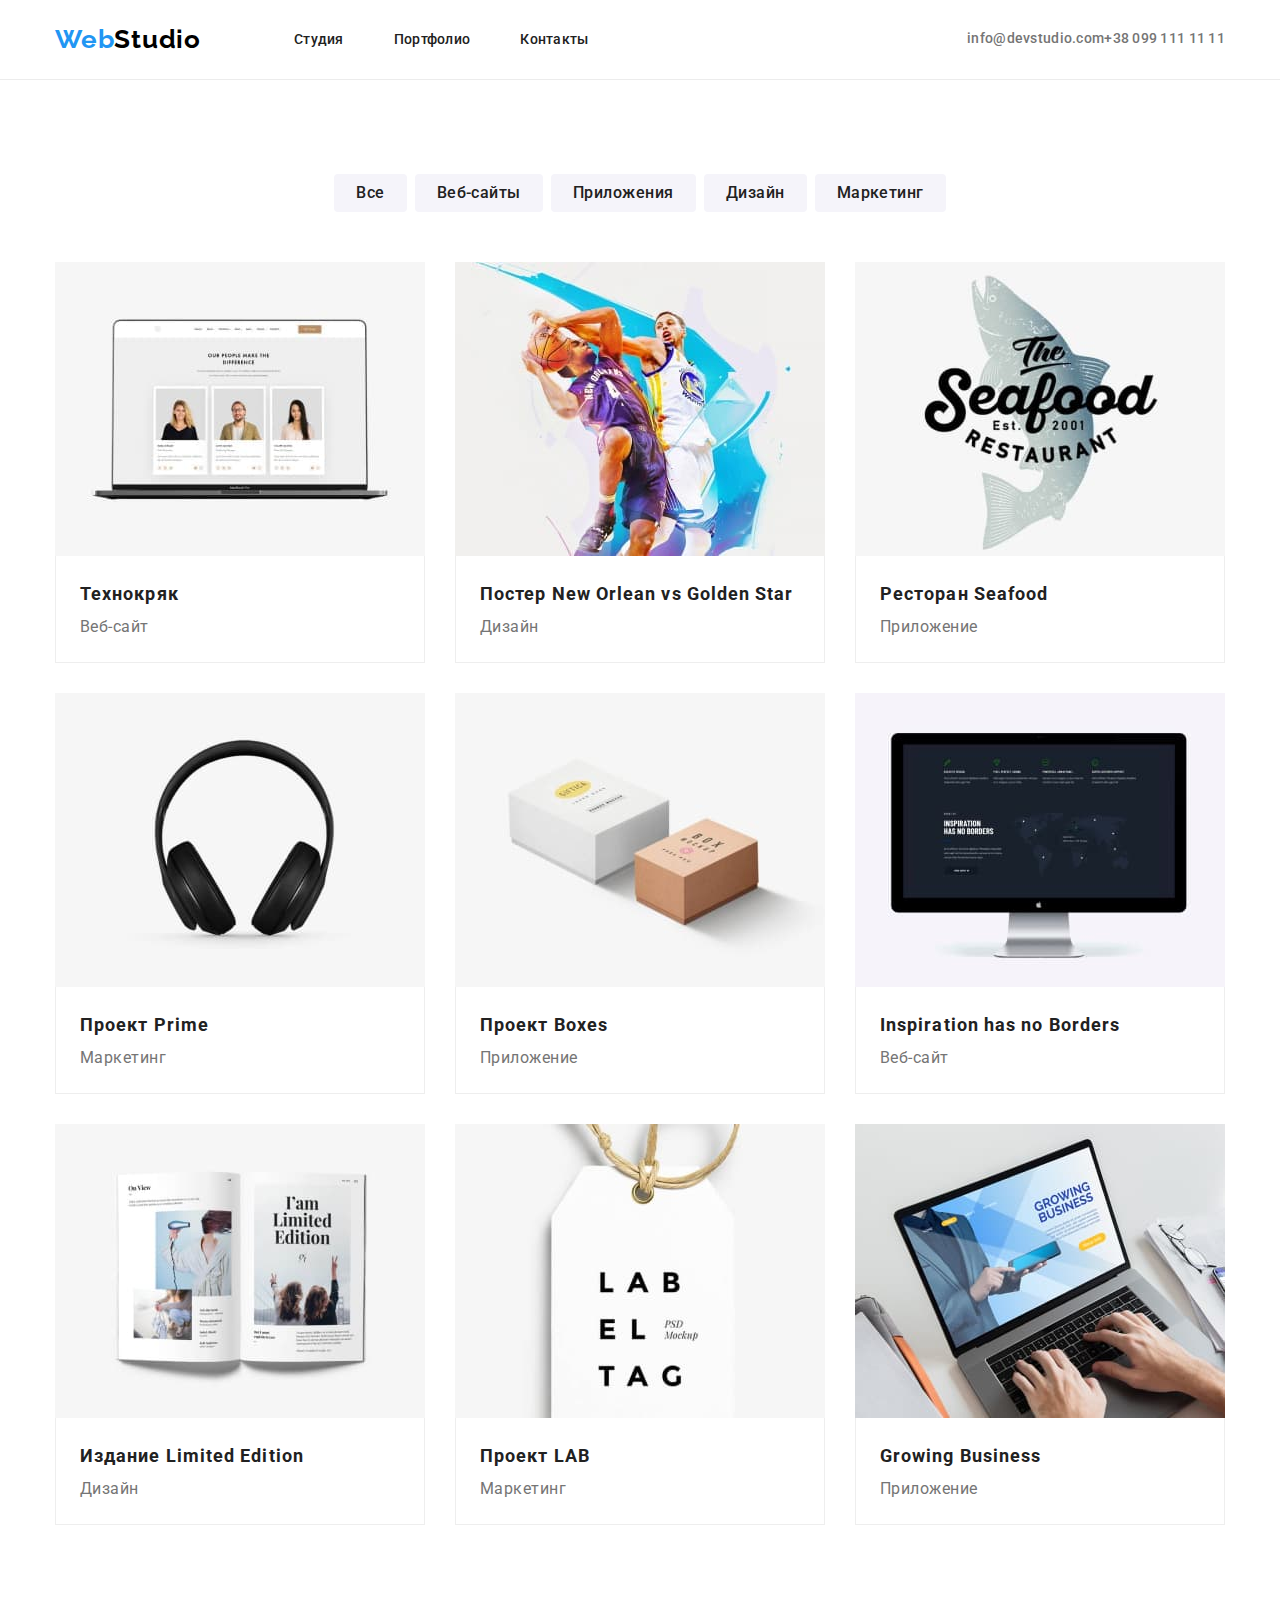
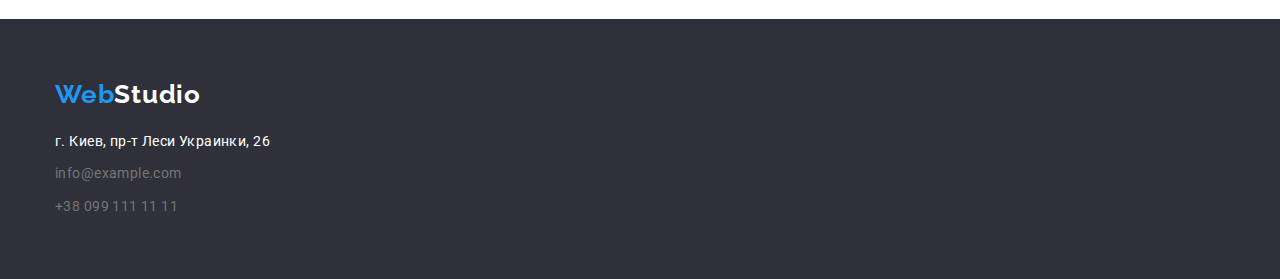
==== portfolio.html @ 338225c0 "Д/з4" ====
<!DOCTYPE html>
<html lang="ru">
<head>
    <meta charset="UTF-8">
    <meta http-equiv="X-UA-Compatible" content="IE=edge">
    <meta name="viewport" content="width=device-width, initial-scale=1.0">
    <title>Portfolio</title>
    <link rel="preconnect" href="https://fonts.googleapis.com">
    <link rel="preconnect" href="https://fonts.gstatic.com" crossorigin>
    <link href="https://fonts.googleapis.com/css2?family=Raleway:wght@700&family=Roboto:wght@400;500;700;900&display=swap" rel="stylesheet">
    <link rel="stylesheet" href="https://cdnjs.cloudflare.com/ajax/libs/modern-normalize/1.1.0/modern-normalize.css" integrity="sha512-Y0MM+V6ymRKN2zStTqzQ227DWhhp4Mzdo6gnlRnuaNCbc+YN/ZH0sBCLTM4M0oSy9c9VKiCvd4Jk44aCLrNS5Q==" crossorigin="anonymous" referrerpolicy="no-referrer" />
    <link rel="stylesheet" href="./css/reset.css"/>
    <link rel="stylesheet" href="./css/styles.css"/>
</head>
<body>
    <header class="header">
        <div class="container header-container">
            <a class="link logo" href="" >Web<span class="dark-logo">Studio</span> </a>
            <nav class="nav">
                <ul class="list header-nav-list">
                    <li class="header-nav-item"> <a class="link header-nav-link" href="index.html" >Студия</a></li>
                    <li class="header-nav-item"> <a class="link header-nav-link" href="portfolio.html" >Портфолио</a></li>
                    <li class="header-nav-item"> <a class="link header-nav-link" href="#address" >Контакты</a></li>
                </ul>
            </nav>
            <ul class="list contacts-list">
                <li class="contacts-list-mail" > <a class="link contacts-link" href="mailto:info@devstudio.com">info@devstudio.com</a></li>
                <li class="contacts-list-tel" > <a class="link contacts-link" href="tel:+380961111111">+38 099 111 11 11</a></li>
            </ul>
        </div>
    </header>
    <main>
        <section class="section">
            <div class="container">
                <h1 class="visually-hidden">Наш продукт</h1>
                <ul class="list filter-list">
                    <li class="filter-item">
                        <button type="button" class="filter-btn">Все
                        </button>
                    </li>
                    <li class="filter-item">
                        <button type="button" class="filter-btn">Веб-сайты
                        </button>
                    </li>
                    <li class="filter-item">
                        <button type="button" class="filter-btn">Приложения
                        </button>
                    </li>
                    <li class="filter-item">
                        <button type="button" class="filter-btn">Дизайн
                        </button>
                    </li>
                    <li class="filter-item">
                        <button type="button" class="filter-btn">Маркетинг
                        </button>
                    </li>
                </ul>
                <ul class="list services-list">
                    <li class="services-item">
                        <img src="images/img-portfolio1.jpg" alt="Ноутбук">
                        <div class="title-text">
                            <h2 class="services-title">Технокряк</h2>
                            <p class="services-text">Веб-сайт</p>
                        </div>
                    </li>
                    <li class="services-item">
                        <img src="images/img-portfolio-2.jpg" alt="Баскетболисты">
                            <div class="title-text">
                            <h2 class="services-title">Постер New Orlean vs Golden Star</h2>
                            <p class="services-text">Дизайн</p>
                        </div>
                    </li>
                    <li class="services-item">
                        <img src="images/img-portfolio-3.jpg" alt="Рыба">
                        <div class="title-text">
                            <h2 class="services-title">Ресторан Seafood</h2>
                            <p class="services-text">Приложение</p>
                        </div>
                    </li>
                    <li class="services-item">
                        <img src="images/img-portfolio-4.jpg" alt="Наушники">
                        <div class="title-text">
                            <h2 class="services-title">Проект Prime</h2>
                            <p class="services-text">Маркетинг</p>
                        </div>
                    </li class="services-item">
                    <li class="services-item">
                        <img src="images/img-portfolio-5.jpg" alt="Строительные блоки">
                        <div class="title-text">
                            <h2 class="services-title">Проект Boxes</h2>
                            <p class="services-text">Приложение</p>
                        </div>
                    </li>
                    <li class="services-item">
                        <img src="images/img-portfolio-6.jpg" alt="Экран монитора">
                        <div class="title-text">
                            <h2 class="services-title">Inspiration has no Borders</h2>
                            <p class="services-text">Веб-сайт</p>
                        </div>
                    </li>
                    <li class="services-item">
                        <img src="images/img-portfolio-7.jpg" alt="Книга">
                        <div class="title-text">
                            <h2 class="services-title">Издание Limited Edition</h2>
                            <p class="services-text">Дизайн</p>
                        </div>
                    </li>
                    <li class="services-item">
                        <img src="images/img-portfolio-8.jpg" alt="Буквы">
                        <div class="title-text">
                            <h2 class="services-title">Проект LAB</h2>
                            <p class="services-text">Маркетинг</p>
                        </div>
                    </li>
                    <li class="services-item">
                        <img src="images/img-portfolio-9.jpg" alt="Работа за ноутбуком">
                        <div class="title-text">
                            <h2 class="services-title">Growing Business</h2>
                            <p class="services-text">Приложение</p>
                        </div>
                    </li>
                </ul>
            </div>
        </section>
    </main>
    <footer class="footer">
        <div class="container">
            <a class="link logo" href="" >Web<span class="wite-logo">Studio</span> </a>
            <address class="address">
                <ul class="list address-list">
                    <li class="address-item"><a class="link address-link-map" href="https://goo.gl/maps/eM574hq1C3bHm7Vd8" target="_blank" rel="noopener noreferrer">г. Киев, пр-т Леси Украинки, 26</a></li>
                    <li class="address-item"><a class="link address-link" href="mailto:info@example.com" target="_blank" rel="noopener noreferrer">info@example.com</a></li>
                    <li class="address-item"><a class="link address-link" href="tel:+380991111111" target="_blank" rel="noopener noreferrer">+38 099 111 11 11</a></li>
                </ul>
            </div>
        </address>
    </footer>
</body>
</html>
---- css/styles.css ----
:root {
    --title-color: #212121;
    --text-color: #757575;
    --accent-color: #2196F3;
    --btn-color: #FFFFFF;
    --logo-color: #000000;
    --filter-btn-color: #F5F4FA;
    --border-color: #EEEEEE;
}
body {
    font-family: "Roboto", sans-serif ;
}

.container {
    width: 1200px;
    padding-left: 15px;
    padding-right: 15px;
    margin: 0 auto;
}

.visually-hidden {
    position: absolute;
    white-space: nowrap;
    width: 1px;
    height: 1px;
    overflow: hidden;
    border: 0;
    padding: 0;
    clip: rect(0 0 0 0);
    clip-path: inset(50%);
    margin: -1px;
}


.section {
    padding-top: 94px;
    padding-bottom: 94px;
}



/*-----------------HEADER---------------*/


.header {
    padding-top: 24px;
    padding-bottom: 24px;
    border-bottom: 1px solid #ECECEC;
}

.header-container {
    display: flex;
    align-items: center;
    
}

.logo {
    margin-right: 93px;
    font-family: Raleway;
    font-weight: 700;
    font-size: 26px;
    line-height: 1.19;
    letter-spacing: 0.03em;
    color: var(--accent-color);
}

.dark-logo {
    font-family: Raleway;
    font-weight: 700;
    font-size: 26px;
    line-height: 1.19;
    letter-spacing: 0.03em;
    color: var(--logo-color);
}

.header-nav-list {
    display: flex;
}

.header-nav-item:not(:last-child) {
    margin-right: 50px;
}

.header-nav-link {
    font-weight: 500;
    font-size: 14px;
    line-height: 1.14;
    letter-spacing: 0.02em;
    color: var(--title-color);
}

.header-nav-link:hover,
.header-nav-link:focus {
    color: var(--accent-color);
}

.contacts-link {
    font-weight: 500;
    font-size: 14px;
    line-height: 1.14;
    letter-spacing: 0.02em;
    display: flex;
    justify-content: center;
    align-items: center;
    color: var(--text-color);
    max-width: 161px;
    max-height: 16px;
}

.contacts-list {
    display: flex;
    margin-left: auto;
}

.contacts-item-mail {
    margin-right: 30px;
}

.link-icon {
    fill: currentColor;
    margin-right: 10px;
    width: 16px;
    height: 16px;
}

.contacts-link:hover,
.contacts-link:focus {
    color: var(--accent-color);
}




/*-----------------BANNERS---------------*/

.banners {
    background: url(/images/baner.jpg),
    rgba(47, 48, 58, 0.4);
    background-repeat: no-repeat;
    background-position: center;
    padding: 200px 0;
}

.banners-title {
    font-weight: 900;
    font-size: 44px;
    line-height: 1.36;
    text-align: center;
    letter-spacing: 0.06em;
    text-transform: uppercase;
    color: var(--btn-color);
    margin-bottom: 30px;
    max-width: 696px;
    margin: auto
}

.banners-btn {
    font-weight: 700;
    font-size: 16px;
    line-height: 1.87;
    align-items: center;
    text-align: center;
    letter-spacing: 0.06em;
    color: var(--btn-color);
    cursor: pointer;
    min-width: 200px;
    min-height: 50px;
    margin-left: 485px;
    margin-right: 485px;
    margin-top: 30px;
    padding: 0;
    border: 0;
}

.banners-btn {
    background-color: var(--accent-color);
}

/*-----------------ADVANTAGES---------------*/

.advantages-list {
    display: flex;
}

.advantages-item {
    width: 270px;
}

.advantages-item:not(:last-child) {
    margin-right: 30px;
}

.advantages-item-title {
    font-weight: 700;
    font-size: 14px;
    line-height: 1.14;
    letter-spacing: 0.03em;
    text-transform: uppercase;
    color: var(--title-color);
    margin-bottom: 10px;
}

.advantages-item-text {
    font-size: 14px;
    line-height: 1.71;
    letter-spacing: 0.03em;
    color: var(--text-color);
}

/*-----------------PRACTICE---------------*/

.practice {
    padding-top: 0;
}



.practice-title {
    font-weight: 700;
    font-size: 36px;
    line-height: 1.17;
    text-align: center;
    letter-spacing: 0.03em;
    color: var(--title-color);
    margin-bottom: 50px;
}

.practice-list {
    display: flex;
}

.practice-item:not(:last-child) {
    margin-right: 30px;
}

/*-----------------TEAM---------------*/

.team {
    background-color: #F5F4FA;
}

.team-title {
    font-weight: 700;
    font-size: 36px;
    line-height: 1.17;
    text-align: center;
    letter-spacing: 0.03em;
    color: var(--title-color);
    margin-bottom: 50px;
}

.team-list {
    display: flex;
}

.team-item:not(:last-child) {
    margin-right: 30px;
}

.team-name {
    padding-top: 30px;
    padding-bottom: 30px;
    text-align: center;
    border-right: 1px solid #EEEEEE;
    border-left: 1px solid #EEEEEE;
    border-bottom: 1px solid #EEEEEE;
    background-color: var(--btn-color);
}

.team-item-title {
    font-weight: 500;
    font-size: 16px;
    line-height: 1.19;
    text-align: center;
    letter-spacing: 0.03em;
    color: var(--title-color);
    margin-bottom: 10px;
}

.team-text {
    font-size: 16px;
    line-height: 1.19;
    text-align: center;
    letter-spacing: 0.03em;
    color: var(--text-color);
    margin-bottom: 16px;
}

.team-social-list {
    display: flex;
    justify-content: center;
}

.team-social-item + .team-social-item {
    margin-left: 10px;
}

.team-social-link {
    width: 44px;
    height: 44px;
    background-color: var(--btn-color);
    display: flex;
    justify-content: center;
    align-items: center;
    border-radius: 50%;
    color: #afb1b8;
}

.team-social-icon {
    fill: currentColor;
}

.team-social-link:focus,
.team-social-link:hover {
    background-color: var(--accent-color);
    color: var(--btn-color);
}

/*-----------------FOOTER---------------*/

.footer {
    background-color: #2F303A;
    padding: 60px 0;
}

.wite-logo {
    font-family: Raleway;
    font-weight: 700;
    font-size: 26px;
    line-height: 1.19;
    letter-spacing: 0.03em;
    color: var(--btn-color);
}

.address {
    font-style: normal;
    margin-top: 20px;
}

.address-link-map {
    font-size: 14px;
    line-height: 1.71;
    letter-spacing: 0.03em;
    color: var(--btn-color);
}

.address-link-map:hover,
.address-link-map:focus {
    color: var(--accent-color);
}

.address-link {
    font-size: 14px;
    line-height: 1.71;
    letter-spacing: 0.03em;
    color: var(--text-color);
}

.address-link:hover,
.address-link:focus {
    color: var(--accent-color);
}

.address-item:not(:last-child) {
    margin-bottom: 9px;
}

/*-------------------PORTFOLIO-----------------*/

/*-------------------FILTER-----------------*/

.filter-btn {
    font-weight: 500;
    font-size: 16px;
    line-height: 1.62;
    text-align: center;
    letter-spacing: 0.03em;
    color: var(--title-color);
    background-color: var(--filter-btn-color);
    border-radius: 4px;
    border: none;
    padding: 6px 22px;
}

.filter-list {
    display: flex;
    justify-content: center;
    margin-bottom: 50px;
}

.filter-item:not(:last-child){
    margin-right: 8px;
}

.filter-btn:hover,
.filter-btn:focus {
    color: var(--btn-color);
    background-color: var(--accent-color);
}

/*-------------------SERVICES-----------------*/

.services-list {
    display: flex;
    flex-wrap: wrap;
}

.services-item:nth-child( 3n + 3 ) {
    margin-right: 0px;
}

.services-item:nth-last-child(-n + 3) {
    margin-bottom: 0;
}

.services-item {
    margin-right: 30px;
    margin-bottom: 30px;
}

.services-title {
    font-weight: 700;
    font-size: 18px;
    line-height: 2.0;
    letter-spacing: 0.06em;
    color: var(--title-color);
}

.services-text {
    font-size: 16px;
    line-height: 1.87;
    letter-spacing: 0.03em;
    color: var(--text-color);
}

.title-text {
    padding: 20px 24px;
    border-left: 1px solid #EEEEEE;
    border-right: 1px solid #EEEEEE;
    border-bottom: 1px solid #EEEEEE;
}
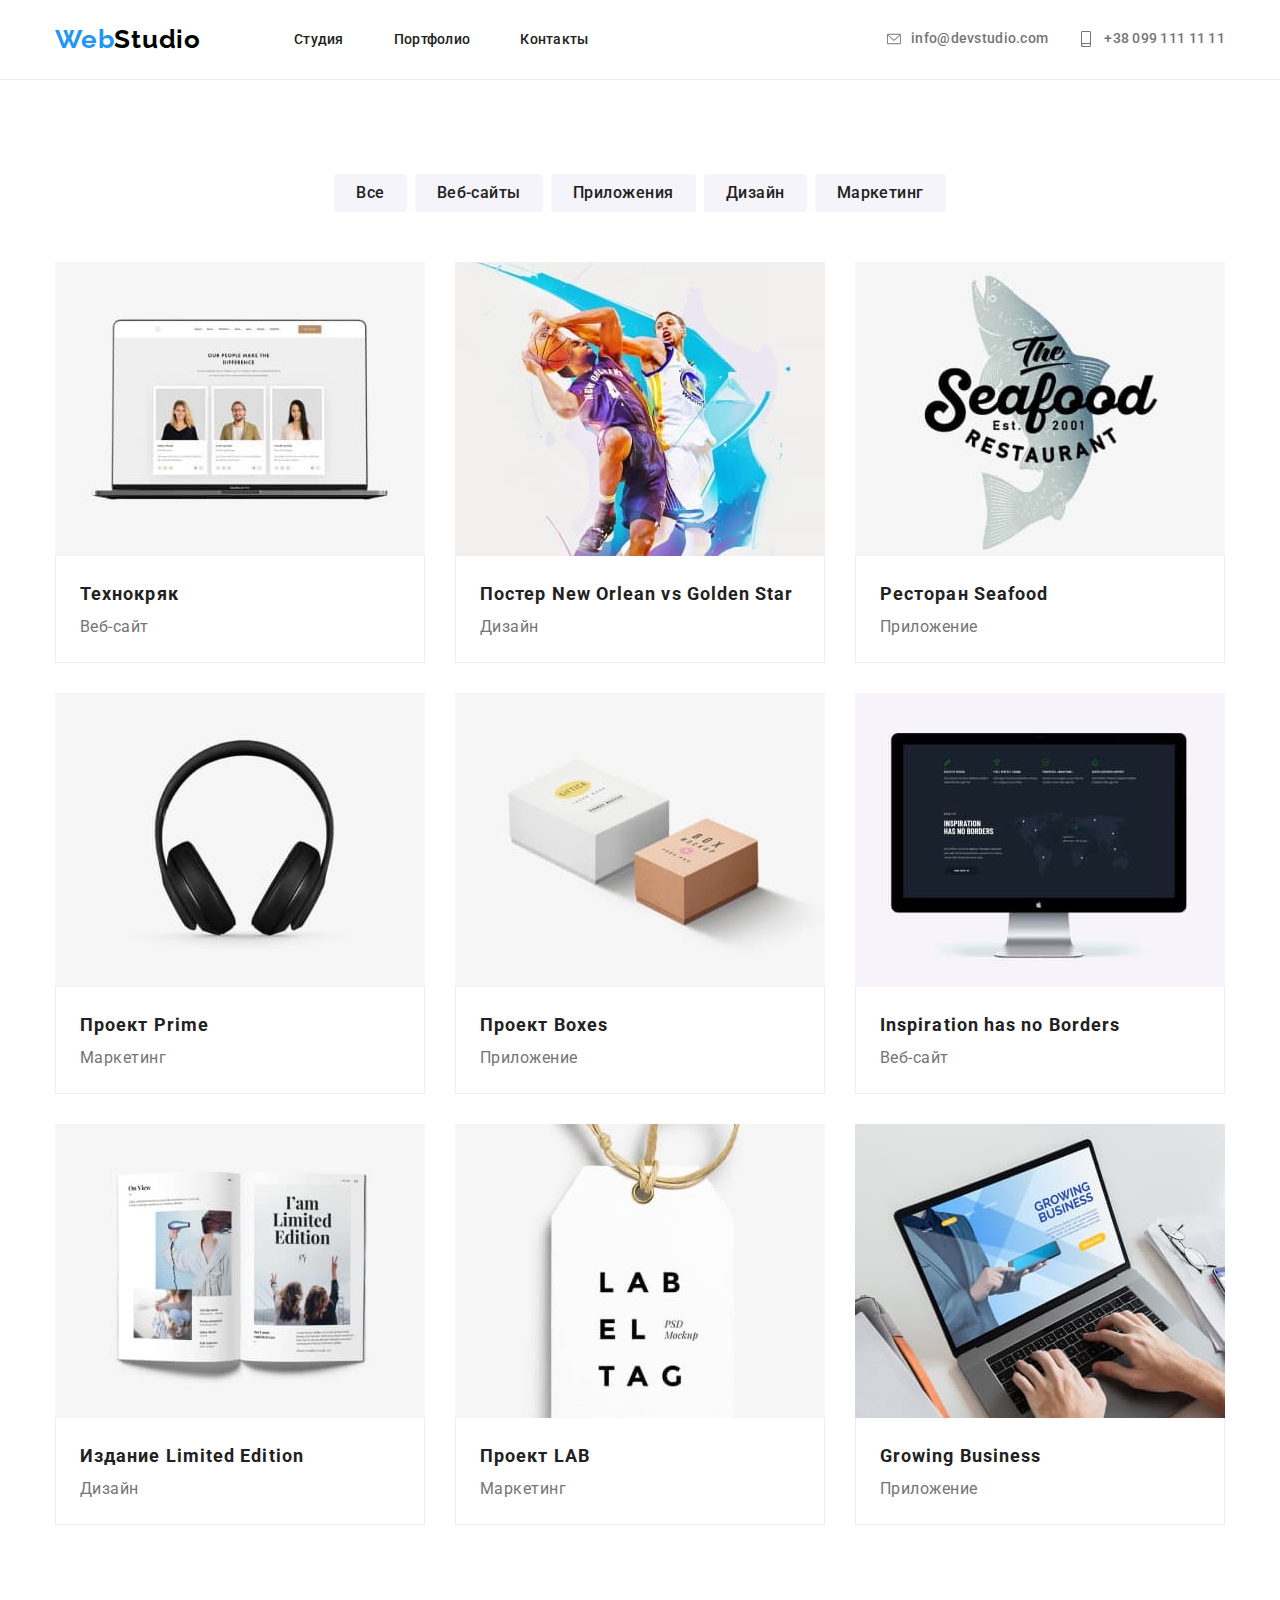
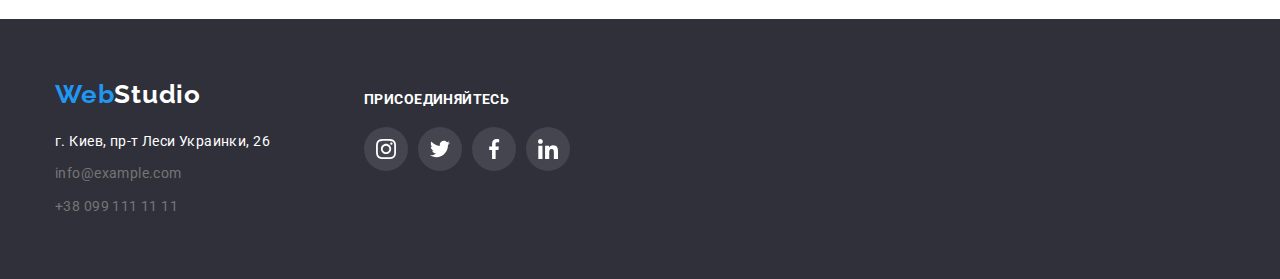
==== commit 06a0eb0e: "Д/з4 без портфолио" ====
--- a/portfolio.html
+++ b/portfolio.html
@@ -24,8 +24,16 @@
                 </ul>
             </nav>
             <ul class="list contacts-list">
-                <li class="contacts-list-mail" > <a class="link contacts-link" href="mailto:info@devstudio.com">info@devstudio.com</a></li>
-                <li class="contacts-list-tel" > <a class="link contacts-link" href="tel:+380961111111">+38 099 111 11 11</a></li>
+                <li class="contacts-item-mail" > 
+                    <a class="link contacts-link" href="mailto:info@devstudio.com">
+                    <svg class="link-icon" wight="16" height="12">
+                        <use href="images/icons.svg#icon-envelope"></use>
+                    </svg>info@devstudio.com</a></li>
+                <li class="contacts-item-tel" > 
+                    <a class="link contacts-link" href="tel:+380961111111">
+                        <svg class="link-icon" wight="10" height="16">
+                        <use href="images/icons.svg#icon-smartphone"></use>
+                    </svg>+38 099 111 11 11</a></li>
             </ul>
         </div>
     </header>
@@ -57,83 +65,136 @@
                 </ul>
                 <ul class="list services-list">
                     <li class="services-item">
-                        <img src="images/img-portfolio1.jpg" alt="Ноутбук">
-                        <div class="title-text">
-                            <h2 class="services-title">Технокряк</h2>
-                            <p class="services-text">Веб-сайт</p>
-                        </div>
-                    </li>
-                    <li class="services-item">
-                        <img src="images/img-portfolio-2.jpg" alt="Баскетболисты">
-                            <div class="title-text">
-                            <h2 class="services-title">Постер New Orlean vs Golden Star</h2>
-                            <p class="services-text">Дизайн</p>
-                        </div>
-                    </li>
-                    <li class="services-item">
-                        <img src="images/img-portfolio-3.jpg" alt="Рыба">
-                        <div class="title-text">
-                            <h2 class="services-title">Ресторан Seafood</h2>
-                            <p class="services-text">Приложение</p>
-                        </div>
-                    </li>
-                    <li class="services-item">
-                        <img src="images/img-portfolio-4.jpg" alt="Наушники">
-                        <div class="title-text">
-                            <h2 class="services-title">Проект Prime</h2>
-                            <p class="services-text">Маркетинг</p>
-                        </div>
+                        <a class="link services-link" href="">
+                                <img src="images/img-portfolio1.jpg" alt="Ноутбук">
+                            <div class="title-text">
+                                <h2 class="services-title">Технокряк</h2>
+                                <p class="services-text">Веб-сайт</p>
+                            </div>
+                        </a>
+                    </li>
+                    <li class="services-item">
+                        <a class="link services-link" href="">
+                            <img src="images/img-portfolio-2.jpg" alt="Баскетболисты">
+                                <div class="title-text">
+                                <h2 class="services-title">Постер New Orlean vs Golden Star</h2>
+                                <p class="services-text">Дизайн</p>
+                            </div>
+                        </a>
+                    </li>
+                    <li class="services-item">
+                        <a class="link services-link" href="">
+                            <img src="images/img-portfolio-3.jpg" alt="Рыба">
+                            <div class="title-text">
+                                <h2 class="services-title">Ресторан Seafood</h2>
+                                <p class="services-text">Приложение</p>
+                            </div>
+                        </a>
+                    </li>
+                    <li class="services-item">
+                        <a class="link services-link" href="">
+                            <img src="images/img-portfolio-4.jpg" alt="Наушники">
+                            <div class="title-text">
+                                <h2 class="services-title">Проект Prime</h2>
+                                <p class="services-text">Маркетинг</p>
+                            </div>
+                        </a>
                     </li class="services-item">
                     <li class="services-item">
-                        <img src="images/img-portfolio-5.jpg" alt="Строительные блоки">
-                        <div class="title-text">
-                            <h2 class="services-title">Проект Boxes</h2>
-                            <p class="services-text">Приложение</p>
-                        </div>
-                    </li>
-                    <li class="services-item">
-                        <img src="images/img-portfolio-6.jpg" alt="Экран монитора">
-                        <div class="title-text">
-                            <h2 class="services-title">Inspiration has no Borders</h2>
-                            <p class="services-text">Веб-сайт</p>
-                        </div>
-                    </li>
-                    <li class="services-item">
-                        <img src="images/img-portfolio-7.jpg" alt="Книга">
-                        <div class="title-text">
-                            <h2 class="services-title">Издание Limited Edition</h2>
-                            <p class="services-text">Дизайн</p>
-                        </div>
-                    </li>
-                    <li class="services-item">
-                        <img src="images/img-portfolio-8.jpg" alt="Буквы">
-                        <div class="title-text">
-                            <h2 class="services-title">Проект LAB</h2>
-                            <p class="services-text">Маркетинг</p>
-                        </div>
-                    </li>
-                    <li class="services-item">
-                        <img src="images/img-portfolio-9.jpg" alt="Работа за ноутбуком">
-                        <div class="title-text">
-                            <h2 class="services-title">Growing Business</h2>
-                            <p class="services-text">Приложение</p>
-                        </div>
+                        <a class="link services-link" href="">
+                            <img src="images/img-portfolio-5.jpg" alt="Строительные блоки">
+                            <div class="title-text">
+                                <h2 class="services-title">Проект Boxes</h2>
+                                <p class="services-text">Приложение</p>
+                            </div>
+                        </a>
+                    </li>
+                    <li class="services-item">
+                            <a class="link services-link" href="">
+                            <img src="images/img-portfolio-6.jpg" alt="Экран монитора">
+                            <div class="title-text">
+                                <h2 class="services-title">Inspiration has no Borders</h2>
+                                <p class="services-text">Веб-сайт</p>
+                            </div>
+                        </a>
+                    </li>
+                    <li class="services-item">
+                        <a class="link services-link" href="">
+                            <img src="images/img-portfolio-7.jpg" alt="Книга">
+                            <div class="title-text">
+                                <h2 class="services-title">Издание Limited Edition</h2>
+                                <p class="services-text">Дизайн</p>
+                            </div>
+                        </a>
+                    </li>
+                    <li class="services-item">
+                        <a class="link services-link" href="">
+                            <img src="images/img-portfolio-8.jpg" alt="Буквы">
+                            <div class="title-text">
+                                <h2 class="services-title">Проект LAB</h2>
+                                <p class="services-text">Маркетинг</p>
+                            </div>
+                        </a>
+                    </li>
+                    <li class="services-item">
+                        <a class="link services-link" href="">
+                            <img src="images/img-portfolio-9.jpg" alt="Работа за ноутбуком">
+                            <div class="title-text">
+                                <h2 class="services-title">Growing Business</h2>
+                                <p class="services-text">Приложение</p>
+                            </div>
+                        </a>
                     </li>
                 </ul>
             </div>
         </section>
     </main>
     <footer class="footer">
-        <div class="container">
-            <a class="link logo" href="" >Web<span class="wite-logo">Studio</span> </a>
-            <address class="address">
-                <ul class="list address-list">
-                    <li class="address-item"><a class="link address-link-map" href="https://goo.gl/maps/eM574hq1C3bHm7Vd8" target="_blank" rel="noopener noreferrer">г. Киев, пр-т Леси Украинки, 26</a></li>
-                    <li class="address-item"><a class="link address-link" href="mailto:info@example.com" target="_blank" rel="noopener noreferrer">info@example.com</a></li>
-                    <li class="address-item"><a class="link address-link" href="tel:+380991111111" target="_blank" rel="noopener noreferrer">+38 099 111 11 11</a></li>
-                </ul>
+        <div class="container footer-container">
+            <div class="logo-container">
+                <a class="link logo" href="" >Web<span class="wite-logo">Studio</span> </a>
+                <address class="address">
+                    <ul class="list address-list">
+                        <li class="address-item"><a class="link address-link-map" href="https://goo.gl/maps/eM574hq1C3bHm7Vd8" target="_blank" rel="noopener noreferrer">г. Киев, пр-т Леси Украинки, 26</a></li>
+                        <li class="address-item"><a class="link address-link" href="mailto:info@example.com" target="_blank" rel="noopener noreferrer">info@example.com</a></li>
+                        <li class="address-item"><a class="link address-link" href="tel:+380991111111" target="_blank" rel="noopener noreferrer">+38 099 111 11 11</a></li>
+                    </ul>
+                </address>
             </div>
-        </address>
+            <div class="social-container">
+                <h3 class="footer-social-title">присоединяйтесь</h3>
+                <ul class="list footer-social-list">
+                    <li class="footer-social-item">
+                        <a class="footer-social-link" href="">
+                            <svg class="footer-social-icon" width="20" height="20">
+                                <use href="images/icons.svg#icon-instagram"></use>
+                            </svg>
+                        </a>
+                    </li>
+                    <li class="footer-social-item">
+                        <a class="footer-social-link" href="">
+                            <svg class="footer-social-icon" width="20" height="20">
+                                <use href="images/icons.svg#icon-twitter"></use>
+                            </svg>
+                        </a>
+                    </li>
+                    <li class="footer-social-item">
+                        <a class="footer-social-link" href="">
+                            <svg class="footer-social-icon" width="20" height="20">
+                                <use href="images/icons.svg#icon-facebook"></use>
+                            </svg>
+                        </a>
+                    </li>
+                    <li class="footer-social-item">
+                        <a class="footer-social-link" href="">
+                            <svg class="footer-social-icon" width="20" height="20">
+                                <use href="images/icons.svg#icon-linkedin"></use>
+                            </svg>
+                        </a>
+                    </li>
+                </ul>
+            </div>
+        </div>
     </footer>
 </body>
 </html>--- a/css/styles.css
+++ b/css/styles.css
@@ -190,6 +190,23 @@
     margin-right: 30px;
 }
 
+.advantages-container {
+    width: 270px;
+    height: 120px;
+    display: flex;
+    justify-content: center;
+    align-items: center;
+    background: #F5F4FA;
+    border-radius: 4px;
+    margin-bottom: 30px;
+}
+
+.advantages-icon {
+    width: 70px;
+    height: 70px;
+}
+
+
 .advantages-item-title {
     font-weight: 700;
     font-size: 14px;
@@ -316,6 +333,45 @@
     color: var(--btn-color);
 }
 
+/* -----------------CLIENTS------------- */
+
+.clients-title {
+    font-weight: 700;
+    font-size: 36px;
+    line-height: 1.17;
+    text-align: center;
+    letter-spacing: 0.03em;
+    padding-bottom: 50px;
+}
+
+.clients-list {
+    display: flex;
+}
+
+.clients-link {
+    width: 170px;
+    height: 92px;
+    border: 1px solid #AFB1B8;
+    display: flex;
+    justify-content: center;
+    align-items: center;
+    color: #afb1b8;
+}
+
+.clients-item:not(:last-child) {
+    margin-right: 30px;
+}
+
+.clients-icon {
+    fill: currentColor;
+}
+
+.clients-link:hover,
+.clients-link:focus {
+    border-color: var(--accent-color);
+    color: var(--accent-color);
+}
+
 /*-----------------FOOTER---------------*/
 
 .footer {
@@ -363,6 +419,55 @@
 
 .address-item:not(:last-child) {
     margin-bottom: 9px;
+}
+
+.logo-container {
+    margin-right: 70px;
+}
+
+.footer-container {
+    display: flex;
+}
+
+.footer-social-list {
+    display: flex;
+    justify-content: center;
+    margin-top: 20px;
+}
+
+.footer-social-item + .footer-social-item {
+    margin-left: 10px;
+}
+
+.footer-social-link {
+    width: 44px;
+    height: 44px;
+    background-color: rgba(255, 255, 255, 10%);
+    display: flex;
+    justify-content: center;
+    align-items: center;
+    border-radius: 50%;
+    color: var(--btn-color);
+}
+
+.footer-social-icon {
+    fill: currentColor;
+}
+
+.footer-social-link:hover,
+.footer-social-link:focus {
+    background-color: var(--accent-color);
+}
+
+
+.footer-social-title {
+    font-weight: 700;
+    font-size: 14px;
+    line-height: 1/14;
+    letter-spacing: 0.03em;
+    text-transform: uppercase;
+    color: var(--btn-color);
+    padding-top: 12px;
 }
 
 /*-------------------PORTFOLIO-----------------*/
@@ -439,3 +544,8 @@
     border-right: 1px solid #EEEEEE;
     border-bottom: 1px solid #EEEEEE;
 }
+
+.services-link:hover,
+.services-link:focus {
+    box-shadow: 0px 1px 1px rgba(0, 0, 0, 0.12);
+}
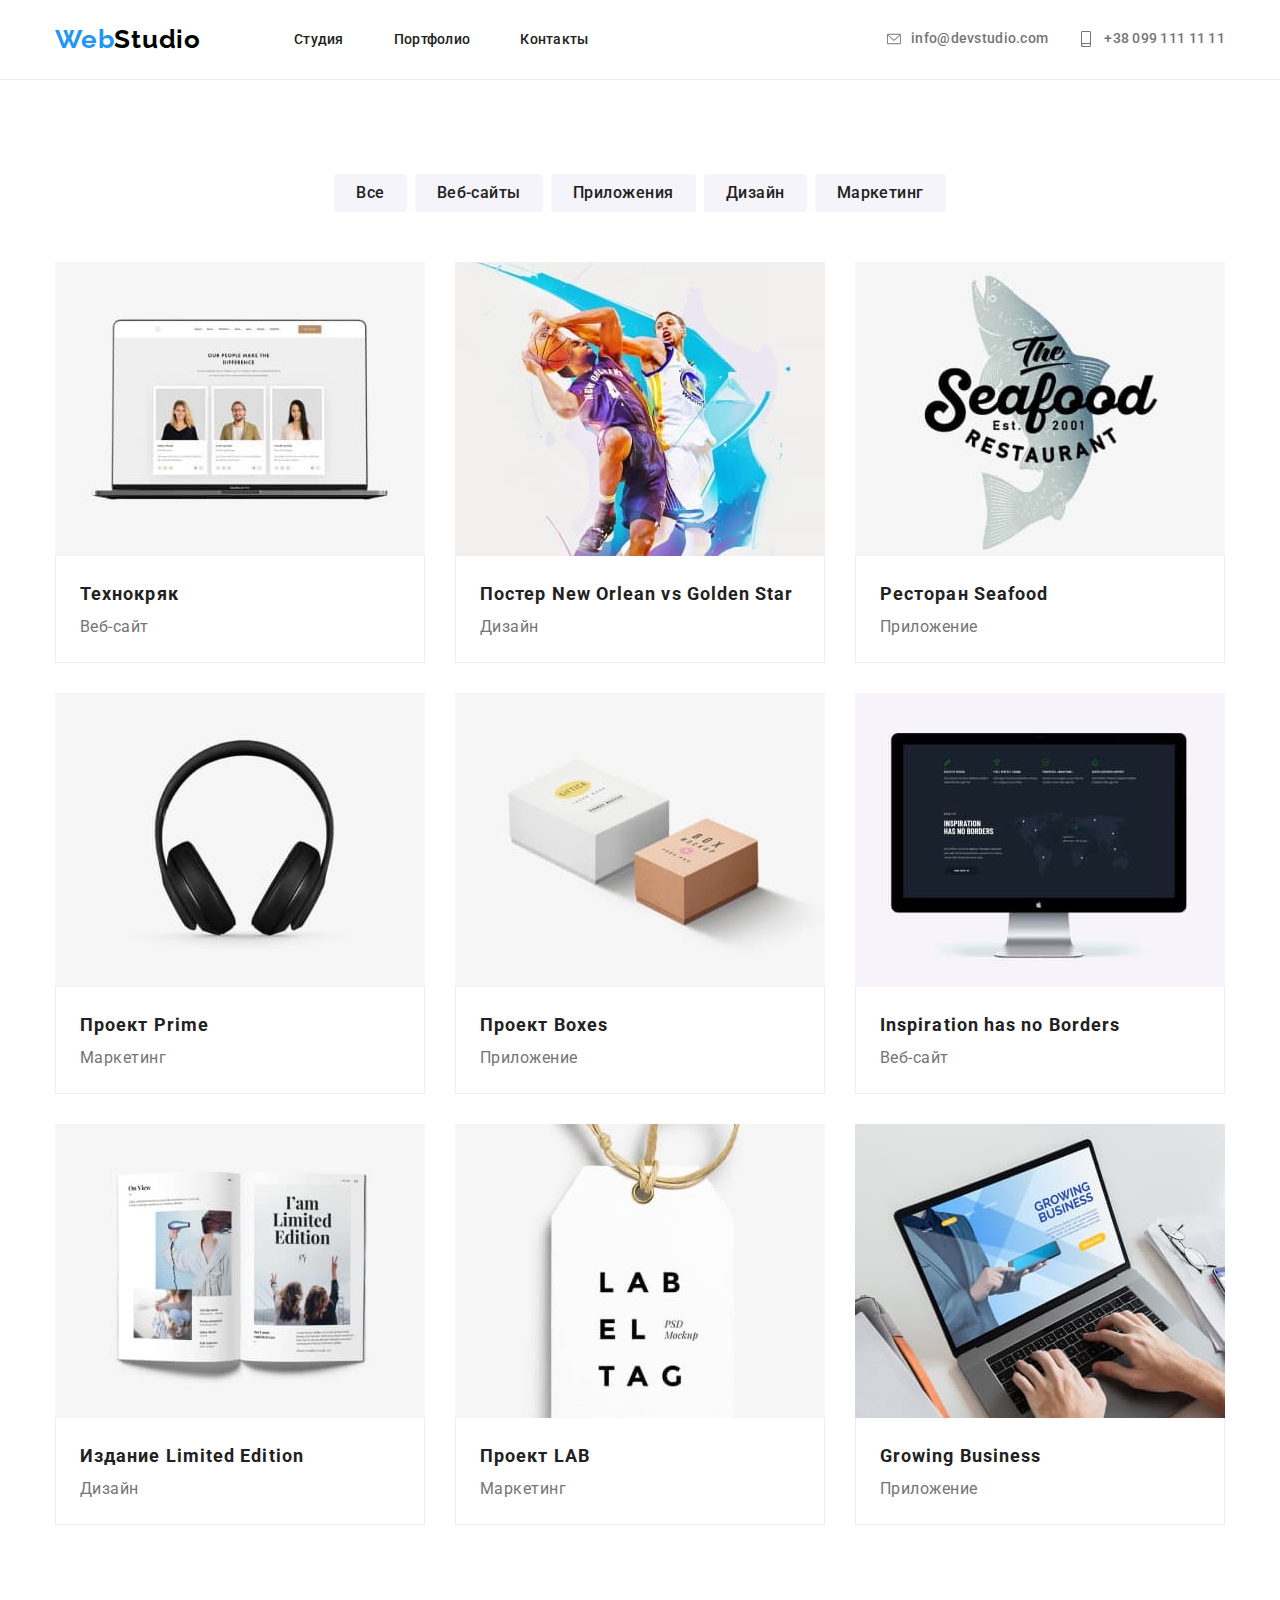
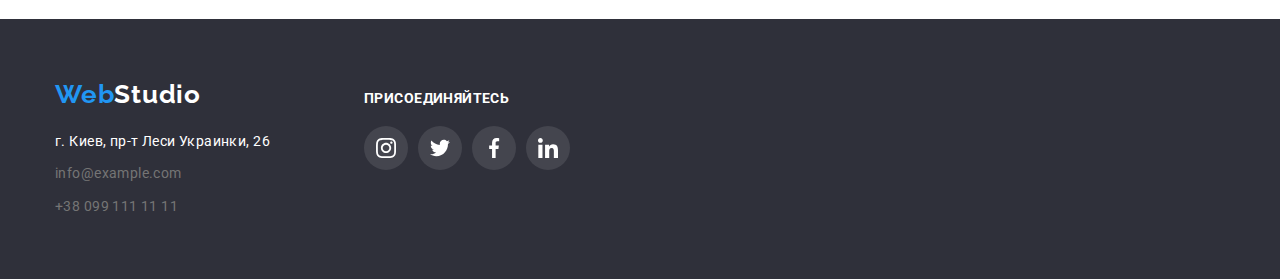
==== commit 3c4f64de: "Д/з 4 исправления ош" ====
--- a/portfolio.html
+++ b/portfolio.html
@@ -66,7 +66,7 @@
                 <ul class="list services-list">
                     <li class="services-item">
                         <a class="link services-link" href="">
-                                <img src="images/img-portfolio1.jpg" alt="Ноутбук">
+                            <img src="images/img-portfolio1.jpg" alt="Ноутбук">
                             <div class="title-text">
                                 <h2 class="services-title">Технокряк</h2>
                                 <p class="services-text">Веб-сайт</p>
@@ -76,7 +76,7 @@
                     <li class="services-item">
                         <a class="link services-link" href="">
                             <img src="images/img-portfolio-2.jpg" alt="Баскетболисты">
-                                <div class="title-text">
+                            <div class="title-text">
                                 <h2 class="services-title">Постер New Orlean vs Golden Star</h2>
                                 <p class="services-text">Дизайн</p>
                             </div>
@@ -110,7 +110,7 @@
                         </a>
                     </li>
                     <li class="services-item">
-                            <a class="link services-link" href="">
+                        <a class="link services-link" href="">
                             <img src="images/img-portfolio-6.jpg" alt="Экран монитора">
                             <div class="title-text">
                                 <h2 class="services-title">Inspiration has no Borders</h2>
--- a/css/styles.css
+++ b/css/styles.css
@@ -128,16 +128,19 @@
     color: var(--accent-color);
 }
 
-
-
-
 /*-----------------BANNERS---------------*/
 
 .banners {
-    background: url(/images/baner.jpg),
-    rgba(47, 48, 58, 0.4);
+    background: linear-gradient(
+        rgba(47, 48, 58, 0.4),
+        rgba(47, 48, 58, 0.4)),
+        url("../images/baner.jpg");
     background-repeat: no-repeat;
     background-position: center;
+    background-size: inherit;
+    max-width: 1600px;
+    margin-right: auto;
+    margin-left: auto;
     padding: 200px 0;
 }
 
@@ -230,8 +233,6 @@
     padding-top: 0;
 }
 
-
-
 .practice-title {
     font-weight: 700;
     font-size: 36px;
@@ -352,6 +353,7 @@
     width: 170px;
     height: 92px;
     border: 1px solid #AFB1B8;
+    border-radius: 4px;
     display: flex;
     justify-content: center;
     align-items: center;
@@ -427,6 +429,7 @@
 
 .footer-container {
     display: flex;
+    align-items: baseline;
 }
 
 .footer-social-list {
@@ -467,7 +470,6 @@
     letter-spacing: 0.03em;
     text-transform: uppercase;
     color: var(--btn-color);
-    padding-top: 12px;
 }
 
 /*-------------------PORTFOLIO-----------------*/
@@ -501,6 +503,7 @@
 .filter-btn:focus {
     color: var(--btn-color);
     background-color: var(--accent-color);
+    box-shadow: 0px 3px 1px rgba(0, 0, 0, 0.1), 0px 1px 2px rgba(0, 0, 0, 0.08), 0px 2px 2px rgba(0, 0, 0, 0.12);
 }
 
 /*-------------------SERVICES-----------------*/
@@ -545,7 +548,11 @@
     border-bottom: 1px solid #EEEEEE;
 }
 
+.services-link {
+    display: block;
+}
+
 .services-link:hover,
 .services-link:focus {
-    box-shadow: 0px 1px 1px rgba(0, 0, 0, 0.12);
-}
+    box-shadow: 0px 1px 1px rgba(0, 0, 0, 0.12), 0px 4px 4px rgba(0, 0, 0, 0.06), 1px 4px 6px rgba(0, 0, 0, 0.16);
+}
